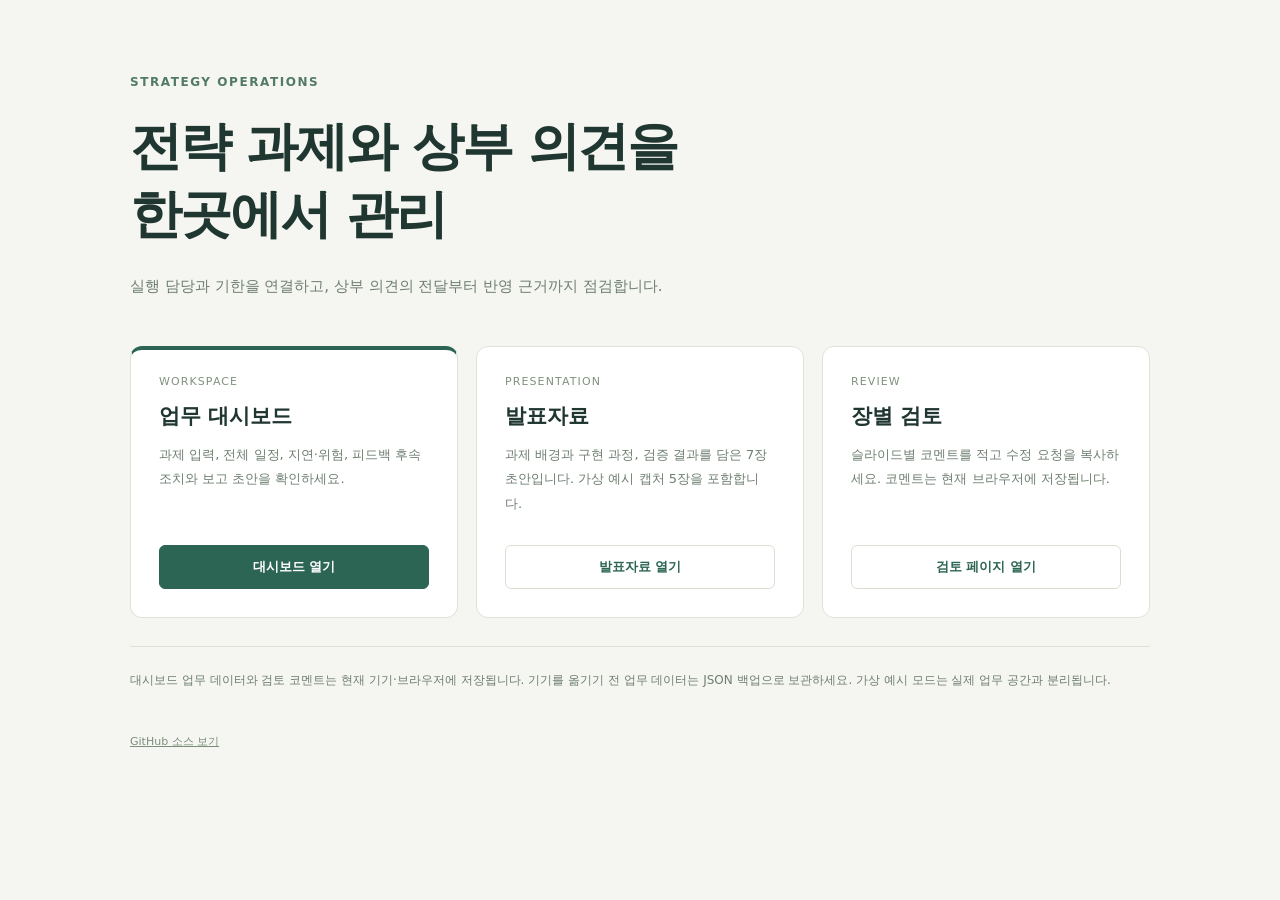
==== index.html @ c703118f "전략팀 업무 대시보드와 발표자료를 Pages 진입 화면과 함께 추가" ====
<!doctype html>
<html lang="ko"><head><meta charset="utf-8"><meta name="viewport" content="width=device-width,initial-scale=1"><title>전략팀 업무 대시보드</title><style>
:root{font-family:"Malgun Gothic",system-ui,sans-serif;color:#203631;background:#f5f6f1}*{box-sizing:border-box}body{margin:0}.wrap{max-width:1080px;padding:75px 30px;margin:auto}.brand{font-size:12px;letter-spacing:.13em;color:#527a66;font-weight:700}h1{font-size:clamp(30px,5vw,52px);letter-spacing:-.04em;line-height:1.3;margin:24px 0}p{color:#6e7e70;line-height:1.9;font-size:15px}.grid{display:grid;grid-template-columns:repeat(3,1fr);gap:18px;margin-top:45px}.card{background:white;border:1px solid #dce4d7;border-radius:12px;padding:28px;display:flex;flex-direction:column}.card:first-child{border-top:4px solid #2c6554;padding-top:25px}.label{color:#80927e;font-size:11px;letter-spacing:.1em}h2{font-size:21px;margin:14px 0 0}.card p{font-size:13px;flex:1}.button{display:block;border:1px solid #d8e1d1;border-radius:6px;padding:12px;text-align:center;text-decoration:none;color:#2c6554;font-size:13px;font-weight:700;margin-top:15px}.card:first-child .button{color:white;background:#2c6554;border-color:#2c6554}.note{font-size:12px;margin-top:28px;border-top:1px solid #dce4d7;padding-top:22px}footer{font-size:11px;color:#7b8e79;margin-top:42px}footer a{color:inherit}@media(max-width:760px){.wrap{padding:40px 20px}.grid{grid-template-columns:1fr;gap:14px;margin-top:28px}.card{padding:22px}}
</style></head><body><main class="wrap"><div class="brand">STRATEGY OPERATIONS</div><h1>전략 과제와 상부 의견을<br>한곳에서 관리</h1><p>실행 담당과 기한을 연결하고, 상부 의견의 전달부터 반영 근거까지 점검합니다.</p><section class="grid" aria-label="업무 도구와 발표자료"><article class="card"><span class="label">WORKSPACE</span><h2>업무 대시보드</h2><p>과제 입력, 전체 일정, 지연·위험, 피드백 후속 조치와 보고 초안을 확인하세요.</p><a class="button" href="./strategy-dashboard/index.html">대시보드 열기</a></article><article class="card"><span class="label">PRESENTATION</span><h2>발표자료</h2><p>과제 배경과 구현 과정, 검증 결과를 담은 7장 초안입니다. 가상 예시 캡처 5장을 포함합니다.</p><a class="button" href="./presentation.html">발표자료 열기</a></article><article class="card"><span class="label">REVIEW</span><h2>장별 검토</h2><p>슬라이드별 코멘트를 적고 수정 요청을 복사하세요. 코멘트는 현재 브라우저에 저장됩니다.</p><a class="button" href="./review.html">검토 페이지 열기</a></article></section><p class="note">대시보드 업무 데이터와 검토 코멘트는 현재 기기·브라우저에 저장됩니다. 기기를 옮기기 전 업무 데이터는 JSON 백업으로 보관하세요. 가상 예시 모드는 실제 업무 공간과 분리됩니다.</p><footer><a href="https://github.com/bp10807-BokyungChoi/Strategy-Dashboard">GitHub 소스 보기</a></footer></main></body></html>
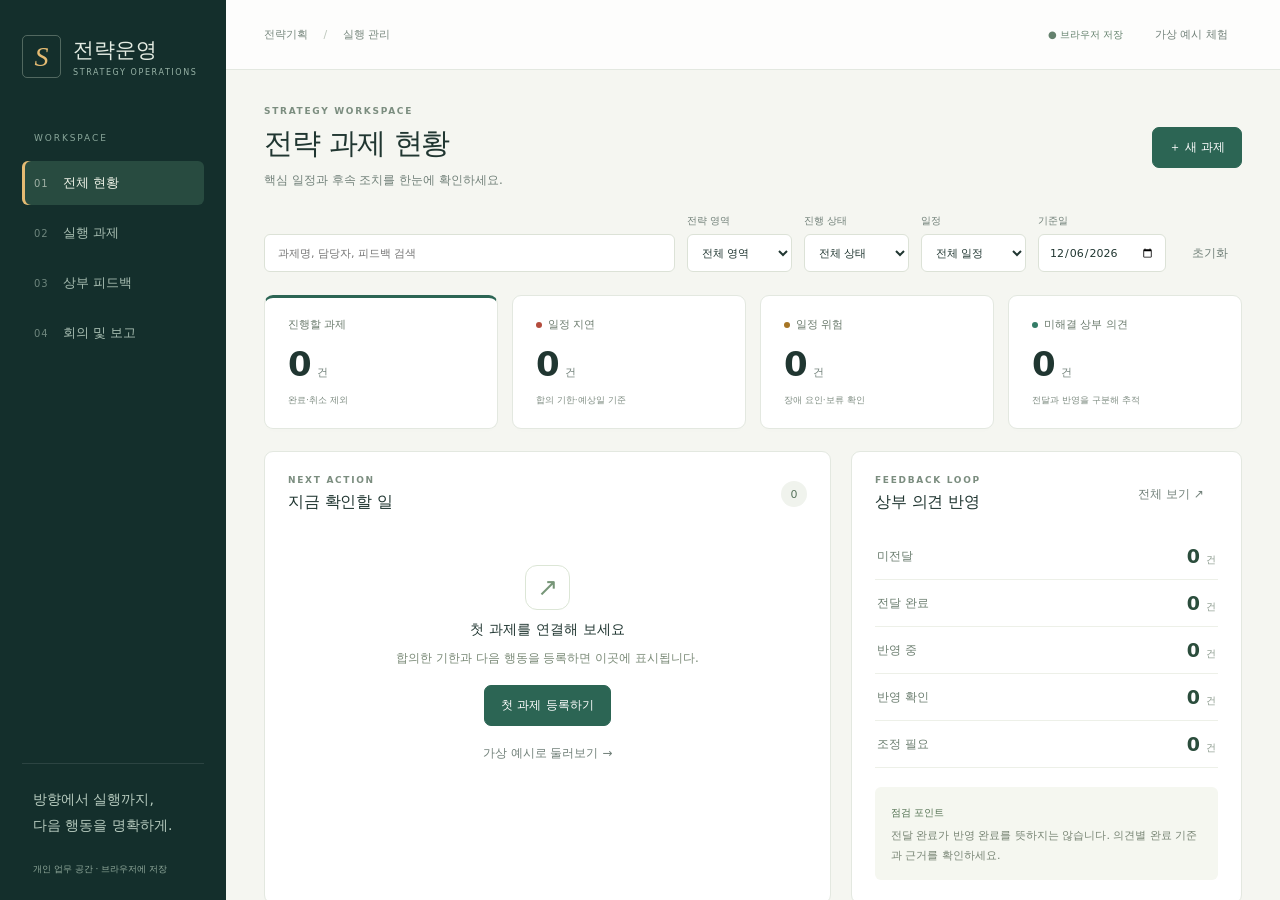
==== commit 289f19f4: "업무 대시보드만 배포하고 발표자료와 검토 페이지 제거" ====
--- a/index.html
+++ b/index.html
@@ -1,4 +1,2 @@
 <!doctype html>
-<html lang="ko"><head><meta charset="utf-8"><meta name="viewport" content="width=device-width,initial-scale=1"><title>전략팀 업무 대시보드</title><style>
-:root{font-family:"Malgun Gothic",system-ui,sans-serif;color:#203631;background:#f5f6f1}*{box-sizing:border-box}body{margin:0}.wrap{max-width:1080px;padding:75px 30px;margin:auto}.brand{font-size:12px;letter-spacing:.13em;color:#527a66;font-weight:700}h1{font-size:clamp(30px,5vw,52px);letter-spacing:-.04em;line-height:1.3;margin:24px 0}p{color:#6e7e70;line-height:1.9;font-size:15px}.grid{display:grid;grid-template-columns:repeat(3,1fr);gap:18px;margin-top:45px}.card{background:white;border:1px solid #dce4d7;border-radius:12px;padding:28px;display:flex;flex-direction:column}.card:first-child{border-top:4px solid #2c6554;padding-top:25px}.label{color:#80927e;font-size:11px;letter-spacing:.1em}h2{font-size:21px;margin:14px 0 0}.card p{font-size:13px;flex:1}.button{display:block;border:1px solid #d8e1d1;border-radius:6px;padding:12px;text-align:center;text-decoration:none;color:#2c6554;font-size:13px;font-weight:700;margin-top:15px}.card:first-child .button{color:white;background:#2c6554;border-color:#2c6554}.note{font-size:12px;margin-top:28px;border-top:1px solid #dce4d7;padding-top:22px}footer{font-size:11px;color:#7b8e79;margin-top:42px}footer a{color:inherit}@media(max-width:760px){.wrap{padding:40px 20px}.grid{grid-template-columns:1fr;gap:14px;margin-top:28px}.card{padding:22px}}
-</style></head><body><main class="wrap"><div class="brand">STRATEGY OPERATIONS</div><h1>전략 과제와 상부 의견을<br>한곳에서 관리</h1><p>실행 담당과 기한을 연결하고, 상부 의견의 전달부터 반영 근거까지 점검합니다.</p><section class="grid" aria-label="업무 도구와 발표자료"><article class="card"><span class="label">WORKSPACE</span><h2>업무 대시보드</h2><p>과제 입력, 전체 일정, 지연·위험, 피드백 후속 조치와 보고 초안을 확인하세요.</p><a class="button" href="./strategy-dashboard/index.html">대시보드 열기</a></article><article class="card"><span class="label">PRESENTATION</span><h2>발표자료</h2><p>과제 배경과 구현 과정, 검증 결과를 담은 7장 초안입니다. 가상 예시 캡처 5장을 포함합니다.</p><a class="button" href="./presentation.html">발표자료 열기</a></article><article class="card"><span class="label">REVIEW</span><h2>장별 검토</h2><p>슬라이드별 코멘트를 적고 수정 요청을 복사하세요. 코멘트는 현재 브라우저에 저장됩니다.</p><a class="button" href="./review.html">검토 페이지 열기</a></article></section><p class="note">대시보드 업무 데이터와 검토 코멘트는 현재 기기·브라우저에 저장됩니다. 기기를 옮기기 전 업무 데이터는 JSON 백업으로 보관하세요. 가상 예시 모드는 실제 업무 공간과 분리됩니다.</p><footer><a href="https://github.com/bp10807-BokyungChoi/Strategy-Dashboard">GitHub 소스 보기</a></footer></main></body></html>
+<html lang="ko"><head><meta charset="utf-8"><meta name="viewport" content="width=device-width,initial-scale=1"><meta http-equiv="refresh" content="0;url=./strategy-dashboard/index.html"><title>전략팀 업무 대시보드</title></head><body><a href="./strategy-dashboard/index.html">업무 대시보드 열기</a></body></html>
